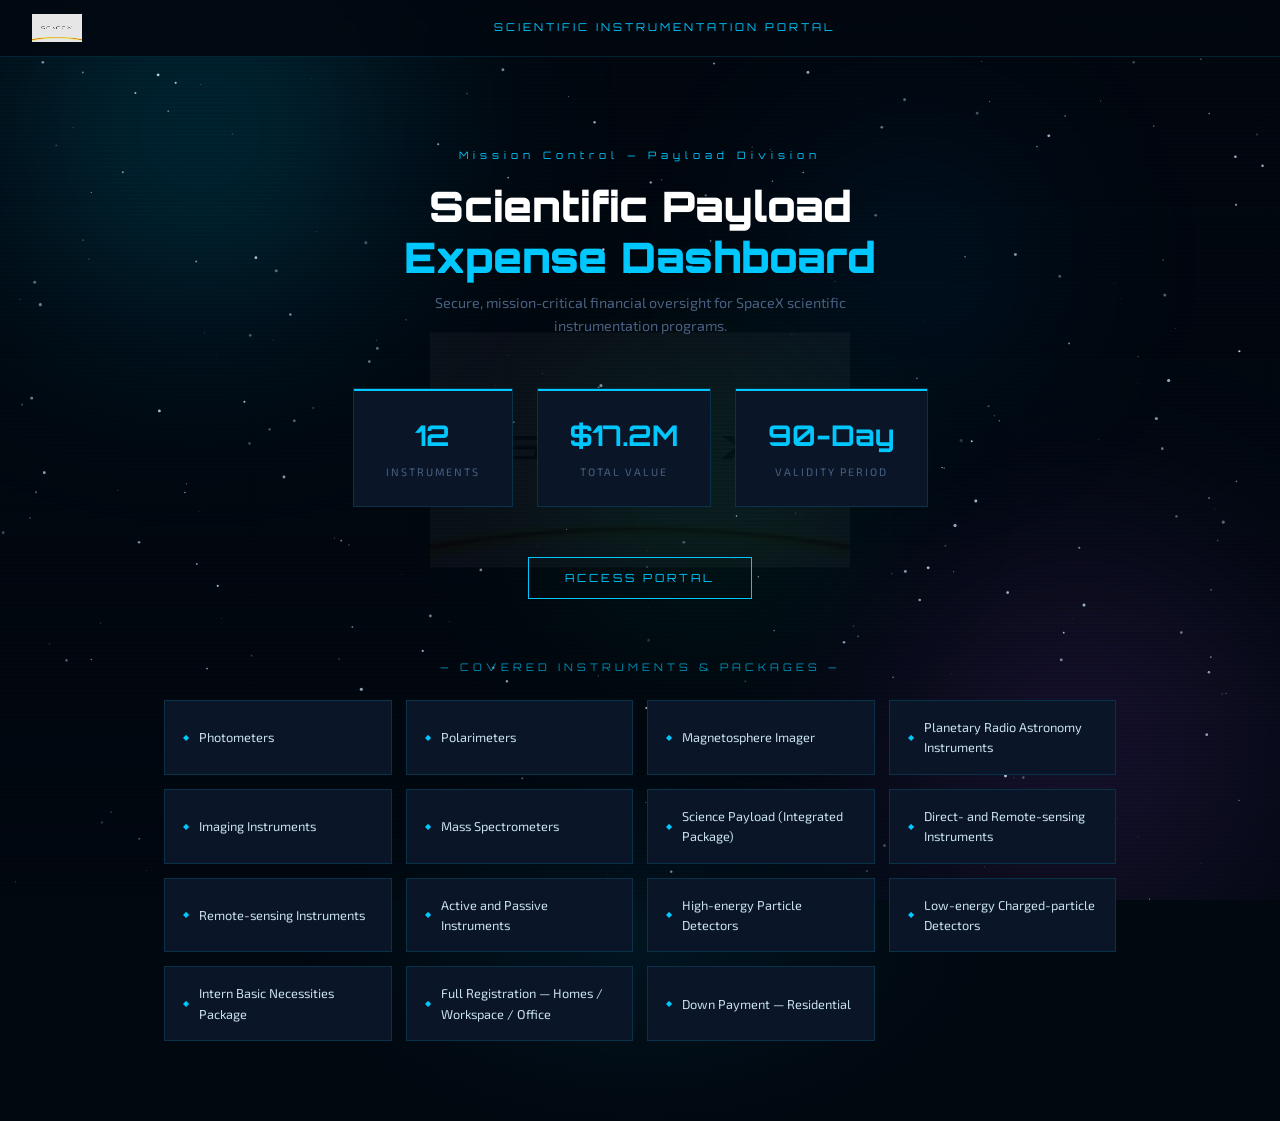
==== admin.html @ 610df6ee "Initial release — SpaceX scientific instrumentation expense dashboard Three-page space-themed financ" ====
<!DOCTYPE html>
<html lang="en">
<head>
<meta charset="UTF-8">
<meta name="viewport" content="width=device-width, initial-scale=1.0">
<title>SpaceX — Admin Dashboard</title>
<link rel="stylesheet" href="src/style.css">
</head>
<body>

<video id="bg-video" class="bg-video" autoplay muted playsinline></video>
<div class="bg-overlay"></div>
<div class="nebula-container">
  <div class="nebula n1"></div>
  <div class="nebula n2"></div>
  <div class="nebula n3"></div>
  <div class="nebula n4"></div>
</div>
<canvas id="starfield"></canvas>
<img src="assets/spacex-logo.png" class="watermark" alt="">

<div class="page-wrap">

  <!-- Nav -->
  <nav class="nav anim-fade-in" style="animation-delay:0.1s">
    <img src="assets/spacex-logo.png" class="nav-logo" alt="SpaceX">
    <span class="nav-title">Admin Dashboard</span>
    <div class="nav-right">
      <span class="nav-user" id="nav-user"></span>
    </div>
  </nav>

  <div class="dashboard">

    <h1 class="dash-title anim-slide-left" style="animation-delay:0.2s">PAYLOAD FINANCIAL CONTROL</h1>
    <p class="dash-sub anim-fade-in" style="animation-delay:0.35s">Click any status badge to toggle paid / pending state. Changes persist across sessions.</p>

    <!-- Live Metrics -->
    <div class="metrics-row">
      <div class="metric-card m-grand anim-fade-up" style="animation-delay:0.45s">
        <div class="metric-label">Grand Total</div>
        <div class="metric-value" id="metric-grand">—</div>
      </div>
      <div class="metric-card m-paid anim-fade-up" style="animation-delay:0.55s">
        <div class="metric-label">Amount Paid</div>
        <div class="metric-value" id="metric-paid">—</div>
      </div>
      <div class="metric-card m-out anim-fade-up" style="animation-delay:0.65s">
        <div class="metric-label">Outstanding</div>
        <div class="metric-value" id="metric-outstanding">—</div>
      </div>
      <div class="metric-card m-pct anim-fade-up" style="animation-delay:0.75s">
        <div class="metric-label">Payment Progress</div>
        <div class="metric-value" id="metric-pct">0%</div>
        <div class="progress-wrap" style="margin-top:12px">
          <div class="progress-bar" id="progress-bar"></div>
        </div>
      </div>
    </div>

    <!-- Item Table -->
    <div class="table-wrap anim-fade-up" style="animation-delay:0.9s">
      <table class="data-table">
        <thead>
          <tr>
            <th>#</th>
            <th>Item</th>
            <th style="text-align:right">Unit Price</th>
            <th style="text-align:center">Status</th>
          </tr>
        </thead>
        <tbody id="item-tbody"></tbody>
      </table>
    </div>

    <!-- Financial Summary -->
    <div class="fin-summary anim-fade-up" style="animation-delay:1.0s">
      <h3>Financial Summary</h3>
      <div class="fin-row">
        <span class="fin-label">Subtotal</span>
        <span class="fin-val" id="sum-subtotal">—</span>
      </div>
      <div class="fin-row">
        <span class="fin-label">Contingency (10%)</span>
        <span class="fin-val" id="sum-contingency">—</span>
      </div>
      <div class="fin-row total-row">
        <span>Grand Total</span>
        <span id="sum-grand">—</span>
      </div>
    </div>

    <!-- Cost Distribution Chart -->
    <div class="chart-section anim-fade-up" style="animation-delay:1.1s">
      <h3>Cost Distribution</h3>
      <canvas id="cost-chart"></canvas>
    </div>

    <!-- Generate Receipt -->
    <div class="receipt-row anim-fade-up" style="animation-delay:1.2s">
      <button class="btn-receipt" onclick="generateReceipt()">GENERATE RECEIPT</button>
      <span id="receipt-msg"></span>
    </div>

  </div>
</div>

<script src="src/app.js"></script>
<script>
  requireAuth('admin');
  initStarfield('starfield');
  initVideoBackground('bg-video');
  mountProfilePanel();

  let _data;

  async function init() {
    _data = await loadData();
    const paid = getPaidSet();

    document.getElementById('sum-subtotal').textContent    = '$' + _data.subtotal.toLocaleString();
    document.getElementById('sum-contingency').textContent = '$' + _data.contingency.toLocaleString();
    document.getElementById('sum-grand').textContent       = '$' + _data.grandTotal.toLocaleString();

    refresh(paid);
  }

  function refresh(paid) {
    buildTable(_data, paid, true);
    updateMetrics(_data, paid);
    buildChart(_data);
  }

  function handleToggle(id) {
    togglePaid(id);
    refresh(getPaidSet());
  }

  init();
</script>
</body>
</html>
---- src/style.css ----
/* ─── Fonts & Reset ─────────────────────────────────────────────────────── */
@import url('https://fonts.googleapis.com/css2?family=Orbitron:wght@400;600;700;900&family=Exo+2:wght@300;400;500;600&display=swap');

*, *::before, *::after { box-sizing: border-box; margin: 0; padding: 0; }

:root {
  --bg:       #020810;
  --cyan:     #00c8ff;
  --green:    #00ff88;
  --amber:    #ffb700;
  --red:      #ff4557;
  --surface:  #0a1628;
  --border:   rgba(0,200,255,0.15);
  --text:     #c8dff0;
  --dim:      #4a6080;
}

html, body {
  background: var(--bg);
  color: var(--text);
  font-family: 'Exo 2', sans-serif;
  font-size: 15px;
  line-height: 1.6;
  overflow-x: hidden;
}

/* ─── Video Background ──────────────────────────────────────────────────── */
.bg-video {
  position: fixed;
  top: 0; left: 0;
  width: 100%; height: 100%;
  object-fit: cover;
  z-index: 0;
  opacity: 0.38;
  transition: opacity 1.2s ease;
}

.bg-video.fading { opacity: 0; }

.bg-overlay {
  position: fixed;
  inset: 0;
  background: linear-gradient(
    180deg,
    rgba(2,8,16,0.55) 0%,
    rgba(2,8,16,0.25) 40%,
    rgba(2,8,16,0.25) 60%,
    rgba(2,8,16,0.75) 100%
  );
  z-index: 1;
  pointer-events: none;
}

/* ─── Nebula / Aurora ───────────────────────────────────────────────────── */
.nebula-container {
  position: fixed;
  inset: 0;
  z-index: 2;
  pointer-events: none;
  overflow: hidden;
}

.nebula {
  position: absolute;
  border-radius: 50%;
  filter: blur(90px);
  animation: nebulaDrift ease-in-out infinite;
}

.n1 {
  width: 700px; height: 500px;
  background: radial-gradient(circle, rgba(0,200,255,0.22), transparent 70%);
  top: -120px; left: -150px;
  animation-duration: 28s;
  animation-delay: 0s;
}

.n2 {
  width: 600px; height: 600px;
  background: radial-gradient(circle, rgba(168,85,247,0.18), transparent 70%);
  bottom: -150px; right: -100px;
  animation-duration: 34s;
  animation-delay: -12s;
}

.n3 {
  width: 450px; height: 350px;
  background: radial-gradient(circle, rgba(0,255,136,0.12), transparent 70%);
  top: 35%; left: 38%;
  animation-duration: 22s;
  animation-delay: -7s;
}

.n4 {
  width: 350px; height: 350px;
  background: radial-gradient(circle, rgba(0,150,255,0.14), transparent 70%);
  top: 10%; right: 15%;
  animation-duration: 40s;
  animation-delay: -20s;
}

@keyframes nebulaDrift {
  0%,100% { transform: translate(0,0) scale(1); }
  20%     { transform: translate(35px,-25px) scale(1.06); }
  50%     { transform: translate(-25px,35px) scale(0.94); }
  75%     { transform: translate(20px,20px) scale(1.03); }
}

/* ─── Canvas Starfield ──────────────────────────────────────────────────── */
#starfield {
  position: fixed;
  top: 0; left: 0;
  width: 100%; height: 100%;
  pointer-events: none;
  z-index: 4;
}

/* ─── Scanline Overlay ──────────────────────────────────────────────────── */
body::before {
  content: '';
  position: fixed;
  inset: 0;
  background: repeating-linear-gradient(
    0deg,
    transparent,
    transparent 2px,
    rgba(0,0,0,0.07) 2px,
    rgba(0,0,0,0.07) 4px
  );
  pointer-events: none;
  z-index: 8;
}

/* ─── Planet Glow ───────────────────────────────────────────────────────── */
body::after {
  content: '';
  position: fixed;
  bottom: -240px;
  left: 50%;
  transform: translateX(-50%);
  width: 700px;
  height: 400px;
  background: radial-gradient(ellipse at center, rgba(0,200,255,0.07) 0%, transparent 70%);
  pointer-events: none;
  z-index: 6;
}

/* ─── Page Load Animations ──────────────────────────────────────────────── */
@keyframes fadeUp {
  from { opacity: 0; transform: translateY(28px); }
  to   { opacity: 1; transform: translateY(0); }
}

@keyframes fadeIn {
  from { opacity: 0; }
  to   { opacity: 1; }
}

@keyframes slideInLeft {
  from { opacity: 0; transform: translateX(-24px); }
  to   { opacity: 1; transform: translateX(0); }
}

@keyframes scaleIn {
  from { opacity: 0; transform: scale(0.92); }
  to   { opacity: 1; transform: scale(1); }
}

.anim-fade-up {
  opacity: 0;
  animation: fadeUp 0.75s cubic-bezier(0.22,1,0.36,1) forwards;
}

.anim-fade-in {
  opacity: 0;
  animation: fadeIn 0.8s ease forwards;
}

.anim-slide-left {
  opacity: 0;
  animation: slideInLeft 0.7s cubic-bezier(0.22,1,0.36,1) forwards;
}

.anim-scale-in {
  opacity: 0;
  animation: scaleIn 0.6s cubic-bezier(0.22,1,0.36,1) forwards;
}

/* ─── SpaceX Watermark ──────────────────────────────────────────────────── */
.watermark {
  position: fixed;
  top: 50%; left: 50%;
  transform: translate(-50%, -50%);
  width: 420px;
  opacity: 0.04;
  pointer-events: none;
  z-index: 5;
  filter: invert(1) brightness(2);
}

/* ─── Layout Wrapper ────────────────────────────────────────────────────── */
.page-wrap {
  position: relative;
  z-index: 10;
  min-height: 100vh;
}

/* ─── Nav Bar ───────────────────────────────────────────────────────────── */
.nav {
  display: flex;
  align-items: center;
  justify-content: space-between;
  padding: 14px 32px;
  border-bottom: 1px solid var(--border);
  background: rgba(2,8,16,0.85);
  backdrop-filter: blur(10px);
  position: sticky;
  top: 0;
  z-index: 100;
}

.nav-logo {
  height: 28px;
  filter: invert(1) brightness(2);
  opacity: 0.9;
}

.nav-title {
  font-family: 'Orbitron', sans-serif;
  font-size: 0.72rem;
  letter-spacing: 3px;
  color: var(--cyan);
  text-transform: uppercase;
}

.nav-right {
  display: flex;
  align-items: center;
  gap: 16px;
}

.nav-user {
  font-size: 0.8rem;
  color: var(--dim);
}

/* ─── Profile Trigger ───────────────────────────────────────────────────── */
.profile-trigger {
  cursor: pointer;
  color: var(--cyan) !important;
  font-size: 0.82rem !important;
  border-bottom: 1px dashed rgba(0,200,255,0.4);
  padding-bottom: 1px;
  transition: color 0.2s, border-color 0.2s;
  user-select: none;
}

.profile-trigger:hover {
  color: #fff !important;
  border-color: rgba(255,255,255,0.4);
}

/* ─── Profile Panel ─────────────────────────────────────────────────────── */
.profile-panel {
  position: fixed;
  top: 56px;
  right: 24px;
  width: 280px;
  background: #07111f;
  border: 1px solid var(--cyan);
  box-shadow: 0 0 40px rgba(0,200,255,0.15), 0 8px 32px rgba(0,0,0,0.6);
  z-index: 300;
  opacity: 0;
  transform: translateY(-8px);
  pointer-events: none;
  transition: opacity 0.2s ease, transform 0.2s ease;
}

.profile-panel.open {
  opacity: 1;
  transform: translateY(0);
  pointer-events: all;
}

.profile-panel::before {
  content: '';
  position: absolute;
  top: -1px; left: 0; right: 0;
  height: 2px;
  background: linear-gradient(90deg, var(--cyan), #a855f7);
}

.profile-header {
  display: flex;
  align-items: center;
  gap: 14px;
  padding: 20px 20px 16px;
}

.profile-avatar {
  width: 46px;
  height: 46px;
  background: rgba(0,200,255,0.1);
  border: 1px solid var(--cyan);
  display: flex;
  align-items: center;
  justify-content: center;
  font-family: 'Orbitron', sans-serif;
  font-size: 0.8rem;
  font-weight: 700;
  color: var(--cyan);
  flex-shrink: 0;
}

.profile-name {
  font-family: 'Orbitron', sans-serif;
  font-size: 0.78rem;
  color: #fff;
  letter-spacing: 1px;
}

.profile-username {
  font-size: 0.75rem;
  color: var(--dim);
  margin-top: 2px;
}

.profile-divider {
  height: 1px;
  background: var(--border);
  margin: 0 20px;
}

.profile-field {
  display: flex;
  justify-content: space-between;
  align-items: flex-start;
  padding: 8px 20px;
  gap: 12px;
}

.pf-label {
  font-family: 'Orbitron', sans-serif;
  font-size: 0.58rem;
  letter-spacing: 2px;
  color: var(--dim);
  flex-shrink: 0;
  padding-top: 1px;
}

.pf-val {
  font-size: 0.78rem;
  color: var(--text);
  text-align: right;
}

.pf-mono {
  font-family: 'Orbitron', sans-serif;
  font-size: 0.68rem;
  color: var(--cyan);
  letter-spacing: 1px;
}

.profile-logout-btn {
  display: block;
  width: calc(100% - 40px);
  margin: 14px 20px 18px;
  font-family: 'Orbitron', sans-serif;
  font-size: 0.65rem;
  letter-spacing: 2px;
  color: var(--red);
  background: transparent;
  border: 1px solid var(--red);
  padding: 9px;
  cursor: pointer;
  transition: all 0.2s;
}

.profile-logout-btn:hover {
  background: var(--red);
  color: #fff;
}

.btn-logout {
  font-family: 'Orbitron', sans-serif;
  font-size: 0.65rem;
  letter-spacing: 2px;
  color: var(--red);
  background: transparent;
  border: 1px solid var(--red);
  padding: 5px 14px;
  cursor: pointer;
  transition: all 0.2s;
}

.btn-logout:hover {
  background: var(--red);
  color: #fff;
}

/* ─── Hero Section ──────────────────────────────────────────────────────── */
.hero {
  text-align: center;
  padding: 90px 24px 60px;
}

.hero-eyebrow {
  font-family: 'Orbitron', sans-serif;
  font-size: 0.68rem;
  letter-spacing: 5px;
  color: var(--cyan);
  opacity: 0.7;
  margin-bottom: 18px;
}

.hero h1 {
  font-family: 'Orbitron', sans-serif;
  font-size: clamp(1.6rem, 4vw, 2.8rem);
  font-weight: 900;
  color: #fff;
  line-height: 1.2;
  margin-bottom: 10px;
}

.hero h1 span { color: var(--cyan); }

.hero-sub {
  color: var(--dim);
  font-size: 0.95rem;
  max-width: 500px;
  margin: 0 auto 50px;
}

/* ─── Stat Cards ────────────────────────────────────────────────────────── */
.stats-row {
  display: flex;
  justify-content: center;
  gap: 24px;
  flex-wrap: wrap;
  margin-bottom: 50px;
}

.stat-card {
  background: var(--surface);
  border: 1px solid var(--border);
  padding: 24px 32px;
  text-align: center;
  min-width: 160px;
  position: relative;
  overflow: hidden;
  transition: border-color 0.3s, box-shadow 0.3s, transform 0.3s;
  cursor: default;
}

.stat-card:hover {
  border-color: rgba(0,200,255,0.5);
  box-shadow: 0 0 28px rgba(0,200,255,0.18), inset 0 0 20px rgba(0,200,255,0.04);
  transform: translateY(-3px);
}

.stat-card::before {
  content: '';
  position: absolute;
  top: 0; left: 0; right: 0;
  height: 2px;
  background: var(--cyan);
}

.stat-value {
  font-family: 'Orbitron', sans-serif;
  font-size: 1.9rem;
  font-weight: 700;
  color: var(--cyan);
  display: block;
}

.stat-label {
  font-size: 0.72rem;
  letter-spacing: 2px;
  color: var(--dim);
  text-transform: uppercase;
  margin-top: 4px;
}

/* ─── Login Button (index) ──────────────────────────────────────────────── */
.btn-primary {
  font-family: 'Orbitron', sans-serif;
  font-size: 0.75rem;
  letter-spacing: 3px;
  background: transparent;
  color: var(--cyan);
  border: 1px solid var(--cyan);
  padding: 13px 36px;
  cursor: pointer;
  transition: all 0.25s;
  text-transform: uppercase;
  position: relative;
  overflow: hidden;
}

.btn-primary::before {
  content: '';
  position: absolute;
  inset: 0;
  background: var(--cyan);
  opacity: 0;
  transition: opacity 0.25s;
}

.btn-primary:hover::before { opacity: 0.12; }
.btn-primary:hover { box-shadow: 0 0 20px rgba(0,200,255,0.35); }

/* ─── Features Grid ─────────────────────────────────────────────────────── */
.features-section {
  max-width: 1000px;
  margin: 0 auto;
  padding: 0 24px 80px;
}

.section-heading {
  font-family: 'Orbitron', sans-serif;
  font-size: 0.7rem;
  letter-spacing: 4px;
  color: var(--cyan);
  opacity: 0.7;
  text-transform: uppercase;
  margin-bottom: 24px;
  text-align: center;
}

.features-grid {
  display: grid;
  grid-template-columns: repeat(auto-fill, minmax(220px, 1fr));
  gap: 14px;
}

.feature-card {
  background: var(--surface);
  border: 1px solid var(--border);
  padding: 16px 18px;
  font-size: 0.85rem;
  color: var(--text);
  display: flex;
  align-items: center;
  gap: 10px;
}

.feature-card::before {
  content: '◆';
  color: var(--cyan);
  font-size: 0.55rem;
  flex-shrink: 0;
}

/* ─── Modal ─────────────────────────────────────────────────────────────── */
.modal-overlay {
  display: none;
  position: fixed;
  inset: 0;
  background: rgba(0,0,0,0.75);
  z-index: 200;
  align-items: center;
  justify-content: center;
}

.modal-overlay.open { display: flex; }

.modal {
  background: #07111f;
  border: 1px solid var(--cyan);
  padding: 40px 44px;
  width: 100%;
  max-width: 420px;
  position: relative;
  box-shadow: 0 0 60px rgba(0,200,255,0.15);
}

.modal-close {
  position: absolute;
  top: 14px; right: 18px;
  background: none;
  border: none;
  color: var(--dim);
  font-size: 1.2rem;
  cursor: pointer;
}

.modal-close:hover { color: var(--red); }

.modal h2 {
  font-family: 'Orbitron', sans-serif;
  font-size: 1rem;
  letter-spacing: 3px;
  color: var(--cyan);
  margin-bottom: 28px;
  text-align: center;
}

/* Role Toggle */
.role-toggle {
  display: flex;
  border: 1px solid var(--border);
  margin-bottom: 24px;
  overflow: hidden;
}

.role-tab {
  flex: 1;
  padding: 9px;
  text-align: center;
  cursor: pointer;
  font-family: 'Orbitron', sans-serif;
  font-size: 0.65rem;
  letter-spacing: 2px;
  color: var(--dim);
  background: transparent;
  border: none;
  transition: all 0.2s;
}

.role-tab.active {
  background: rgba(0,200,255,0.12);
  color: var(--cyan);
}

/* Form */
.form-group { margin-bottom: 18px; }

.form-group label {
  display: block;
  font-size: 0.72rem;
  letter-spacing: 2px;
  color: var(--dim);
  text-transform: uppercase;
  margin-bottom: 6px;
}

.form-group input {
  width: 100%;
  background: rgba(0,200,255,0.04);
  border: 1px solid var(--border);
  color: var(--text);
  padding: 10px 14px;
  font-family: 'Exo 2', sans-serif;
  font-size: 0.9rem;
  outline: none;
  transition: border-color 0.2s;
}

.form-group input:focus { border-color: var(--cyan); }

.form-error {
  color: var(--red);
  font-size: 0.8rem;
  margin-bottom: 14px;
  min-height: 18px;
}

.btn-submit {
  width: 100%;
  font-family: 'Orbitron', sans-serif;
  font-size: 0.72rem;
  letter-spacing: 3px;
  padding: 12px;
  background: var(--cyan);
  color: #020810;
  border: none;
  cursor: pointer;
  font-weight: 700;
  text-transform: uppercase;
  transition: opacity 0.2s;
}

.btn-submit:hover { opacity: 0.85; }

/* ─── Dashboard Layout ──────────────────────────────────────────────────── */
.dashboard {
  max-width: 1200px;
  margin: 0 auto;
  padding: 32px 24px 80px;
}

.dash-title {
  font-family: 'Orbitron', sans-serif;
  font-size: 1.1rem;
  letter-spacing: 3px;
  color: var(--cyan);
  margin-bottom: 6px;
}

.dash-sub {
  font-size: 0.8rem;
  color: var(--dim);
  margin-bottom: 32px;
}

/* ─── Metrics Strip ─────────────────────────────────────────────────────── */
.metrics-row {
  display: flex;
  gap: 16px;
  flex-wrap: wrap;
  margin-bottom: 32px;
}

.metric-card {
  flex: 1;
  min-width: 170px;
  background: var(--surface);
  border: 1px solid var(--border);
  padding: 18px 20px;
  position: relative;
  overflow: hidden;
  transition: box-shadow 0.3s, transform 0.3s, border-color 0.3s;
}

.metric-card:hover { transform: translateY(-2px); }
.m-grand:hover  { box-shadow: 0 0 24px rgba(0,200,255,0.2);  border-color: rgba(0,200,255,0.4); }
.m-paid:hover   { box-shadow: 0 0 24px rgba(0,255,136,0.2);  border-color: rgba(0,255,136,0.4); }
.m-out:hover    { box-shadow: 0 0 24px rgba(255,183,0,0.2);  border-color: rgba(255,183,0,0.4); }
.m-pct:hover    { box-shadow: 0 0 24px rgba(168,85,247,0.2); border-color: rgba(168,85,247,0.4); }

.metric-card::before {
  content: '';
  position: absolute;
  top: 0; left: 0; right: 0;
  height: 2px;
}

.metric-card.m-grand::before  { background: var(--cyan); }
.metric-card.m-paid::before   { background: var(--green); }
.metric-card.m-out::before    { background: var(--amber); }
.metric-card.m-pct::before    { background: #a855f7; }

.metric-label {
  font-size: 0.68rem;
  letter-spacing: 2px;
  color: var(--dim);
  text-transform: uppercase;
  margin-bottom: 6px;
}

.metric-value {
  font-family: 'Orbitron', sans-serif;
  font-size: 1.5rem;
  font-weight: 700;
}

.m-grand  .metric-value { color: var(--cyan); }
.m-paid   .metric-value { color: var(--green); }
.m-out    .metric-value { color: var(--amber); }
.m-pct    .metric-value { color: #a855f7; }

/* Progress Bar */
.progress-wrap {
  background: rgba(0,200,255,0.06);
  border: 1px solid var(--border);
  height: 8px;
  margin-top: 10px;
  overflow: hidden;
}

.progress-bar {
  height: 100%;
  background: linear-gradient(90deg, var(--cyan), var(--green));
  transition: width 0.6s ease;
  width: 0%;
}

/* ─── Table ─────────────────────────────────────────────────────────────── */
.table-wrap {
  overflow-x: auto;
  margin-bottom: 32px;
}

table.data-table {
  width: 100%;
  border-collapse: collapse;
  font-size: 0.88rem;
}

table.data-table thead th {
  font-family: 'Orbitron', sans-serif;
  font-size: 0.62rem;
  letter-spacing: 2px;
  color: var(--dim);
  text-transform: uppercase;
  padding: 10px 14px;
  border-bottom: 1px solid var(--border);
  text-align: left;
  background: var(--surface);
}

table.data-table tbody tr {
  border-bottom: 1px solid rgba(0,200,255,0.05);
  transition: background 0.15s;
}

table.data-table tbody tr:hover { background: rgba(0,200,255,0.04); }

table.data-table td {
  padding: 11px 14px;
  vertical-align: top;
}

.col-id    { color: var(--dim); font-size: 0.8rem; width: 50px; }
.col-name  { color: var(--text); }
.col-price { font-family: 'Orbitron', sans-serif; font-size: 0.82rem; color: var(--cyan); text-align: right; width: 140px; }
.col-status { text-align: center; width: 130px; }

.item-note {
  display: block;
  font-size: 0.75rem;
  color: var(--dim);
  font-style: italic;
  margin-top: 2px;
}

/* Section header row */
tr.section-header td {
  font-family: 'Orbitron', sans-serif;
  font-size: 0.65rem;
  letter-spacing: 3px;
  text-transform: uppercase;
  padding: 14px 14px 8px;
  color: var(--amber);
  background: rgba(255,183,0,0.05);
  border-top: 1px solid rgba(255,183,0,0.2);
  border-bottom: 1px solid rgba(255,183,0,0.1);
}

/* Row tinting */
tr.row-paid   { background: rgba(0,255,136,0.025); }
tr.row-pending { background: rgba(255,183,0,0.018); }

/* Status buttons / badges */
.status-btn {
  font-family: 'Orbitron', sans-serif;
  font-size: 0.6rem;
  letter-spacing: 2px;
  padding: 5px 12px;
  border: 1px solid;
  cursor: pointer;
  background: transparent;
  transition: all 0.2s;
}

.btn-paid {
  color: var(--green);
  border-color: var(--green);
}

.btn-paid:hover {
  background: rgba(0,255,136,0.12);
  box-shadow: 0 0 10px rgba(0,255,136,0.2);
}

.btn-pending {
  color: var(--amber);
  border-color: var(--amber);
}

.btn-pending:hover {
  background: rgba(255,183,0,0.12);
  box-shadow: 0 0 10px rgba(255,183,0,0.2);
}

.status-badge {
  display: inline-block;
  font-family: 'Orbitron', sans-serif;
  font-size: 0.6rem;
  letter-spacing: 2px;
  padding: 4px 10px;
  border: 1px solid;
}

.badge-paid    { color: var(--green); border-color: var(--green); }
.badge-pending { color: var(--amber); border-color: var(--amber); }

/* ─── Financial Summary ─────────────────────────────────────────────────── */
.fin-summary {
  background: var(--surface);
  border: 1px solid var(--border);
  padding: 24px 28px;
  margin-bottom: 28px;
  max-width: 480px;
}

.fin-summary h3 {
  font-family: 'Orbitron', sans-serif;
  font-size: 0.68rem;
  letter-spacing: 3px;
  color: var(--cyan);
  margin-bottom: 18px;
  text-transform: uppercase;
}

.fin-row {
  display: flex;
  justify-content: space-between;
  align-items: center;
  padding: 7px 0;
  border-bottom: 1px solid rgba(0,200,255,0.06);
  font-size: 0.88rem;
}

.fin-row:last-child { border-bottom: none; }

.fin-row.total-row {
  font-family: 'Orbitron', sans-serif;
  font-size: 0.9rem;
  font-weight: 700;
  color: var(--cyan);
  padding-top: 12px;
  border-top: 1px solid var(--cyan);
  border-bottom: none;
  margin-top: 4px;
}

.fin-row .fin-label { color: var(--dim); }
.fin-row .fin-val   { color: var(--text); }

/* ─── Chart Section ─────────────────────────────────────────────────────── */
.chart-section {
  background: var(--surface);
  border: 1px solid var(--border);
  padding: 24px;
  margin-bottom: 28px;
  overflow: hidden;
}

.chart-section h3 {
  font-family: 'Orbitron', sans-serif;
  font-size: 0.68rem;
  letter-spacing: 3px;
  color: var(--cyan);
  margin-bottom: 20px;
  text-transform: uppercase;
}

#cost-chart { display: block; width: 100%; }

/* ─── Receipt Button ────────────────────────────────────────────────────── */
.receipt-row {
  display: flex;
  align-items: center;
  gap: 20px;
  flex-wrap: wrap;
}

.btn-receipt {
  font-family: 'Orbitron', sans-serif;
  font-size: 0.7rem;
  letter-spacing: 2px;
  background: rgba(0,200,255,0.08);
  color: var(--cyan);
  border: 1px solid var(--cyan);
  padding: 11px 28px;
  cursor: pointer;
  transition: all 0.2s;
}

.btn-receipt:hover {
  background: rgba(0,200,255,0.18);
  box-shadow: 0 0 20px rgba(0,200,255,0.25);
}

#receipt-msg {
  font-size: 0.8rem;
  color: var(--green);
  font-family: 'Orbitron', sans-serif;
  letter-spacing: 1px;
}

/* ─── Print Button ──────────────────────────────────────────────────────── */
.btn-print {
  font-family: 'Orbitron', sans-serif;
  font-size: 0.7rem;
  letter-spacing: 2px;
  background: rgba(0,255,136,0.08);
  color: var(--green);
  border: 1px solid var(--green);
  padding: 11px 28px;
  cursor: pointer;
  transition: all 0.2s;
}

.btn-print:hover {
  background: rgba(0,255,136,0.18);
  box-shadow: 0 0 20px rgba(0,255,136,0.25);
}

/* ─── Responsive ────────────────────────────────────────────────────────── */
@media (max-width: 640px) {
  .hero { padding: 60px 16px 40px; }
  .nav  { padding: 12px 16px; }
  .dashboard { padding: 20px 14px 60px; }
  .stats-row { gap: 14px; }
  .stat-card { padding: 18px 20px; }
}
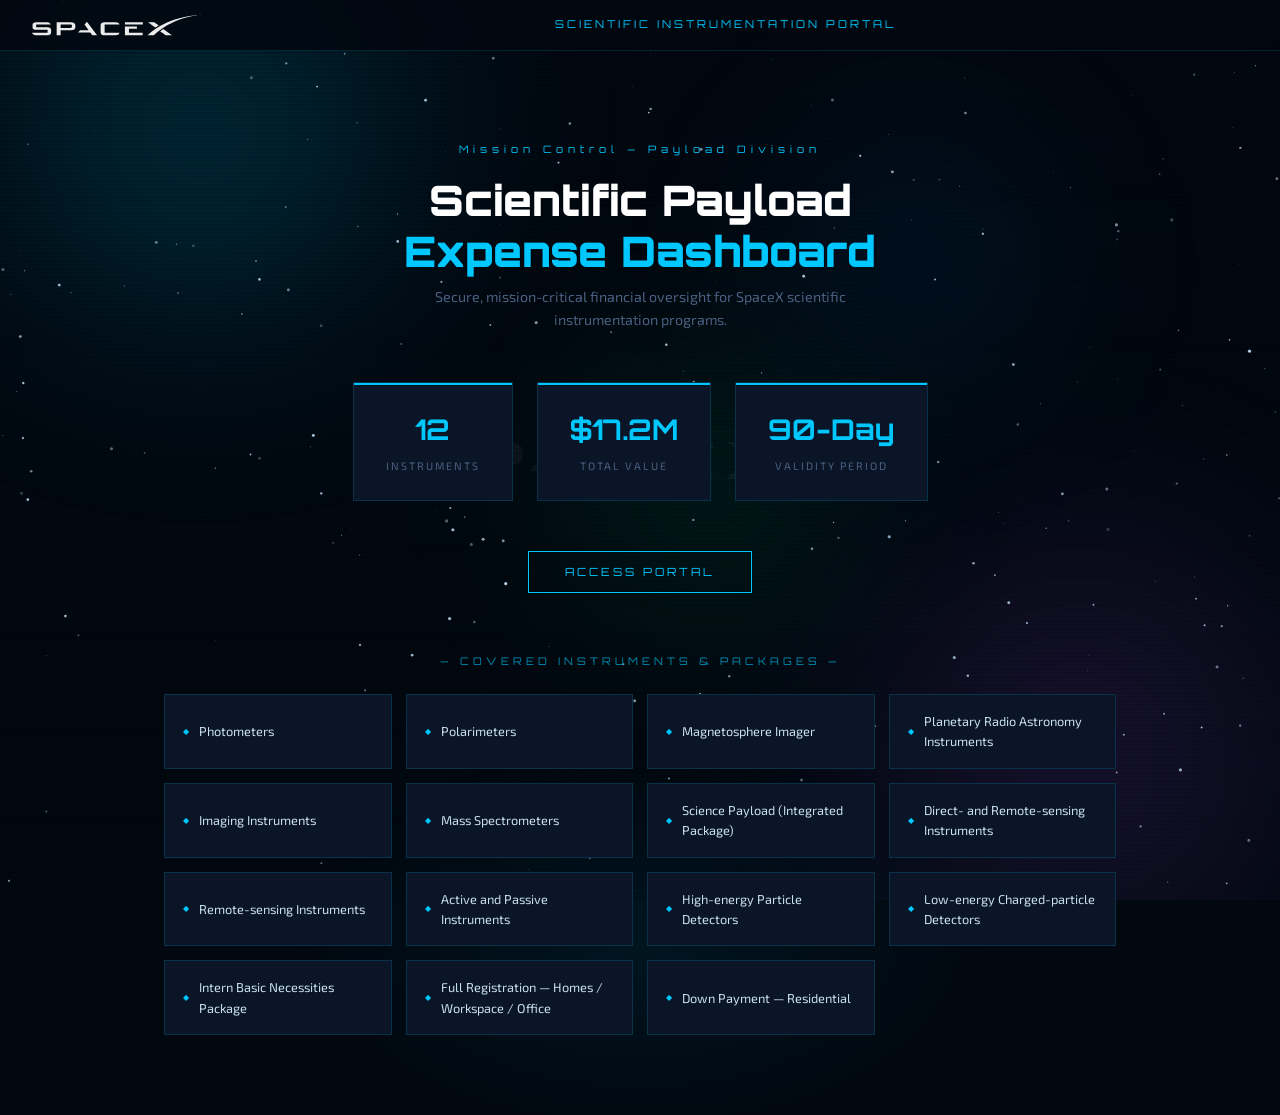
==== commit 507eee18: "Replace JPEG logo with official SpaceX SVG wordmark Extracted actual path data from spacex.com JS bu" ====
--- a/admin.html
+++ b/admin.html
@@ -17,13 +17,13 @@
   <div class="nebula n4"></div>
 </div>
 <canvas id="starfield"></canvas>
-<img src="assets/spacex-logo.png" class="watermark" alt="">
+<img src="assets/spacex-logo.svg" class="watermark" alt="">
 
 <div class="page-wrap">
 
   <!-- Nav -->
   <nav class="nav anim-fade-in" style="animation-delay:0.1s">
-    <img src="assets/spacex-logo.png" class="nav-logo" alt="SpaceX">
+    <img src="assets/spacex-logo.svg" class="nav-logo" alt="SpaceX">
     <span class="nav-title">Admin Dashboard</span>
     <div class="nav-right">
       <span class="nav-user" id="nav-user"></span>
--- a/src/style.css
+++ b/src/style.css
@@ -191,11 +191,10 @@
   position: fixed;
   top: 50%; left: 50%;
   transform: translate(-50%, -50%);
-  width: 420px;
-  opacity: 0.04;
+  width: 480px;
+  opacity: 0.045;
   pointer-events: none;
   z-index: 5;
-  filter: invert(1) brightness(2);
 }
 
 /* ─── Layout Wrapper ────────────────────────────────────────────────────── */
@@ -220,9 +219,8 @@
 }
 
 .nav-logo {
-  height: 28px;
-  filter: invert(1) brightness(2);
-  opacity: 0.9;
+  height: 22px;
+  opacity: 0.92;
 }
 
 .nav-title {
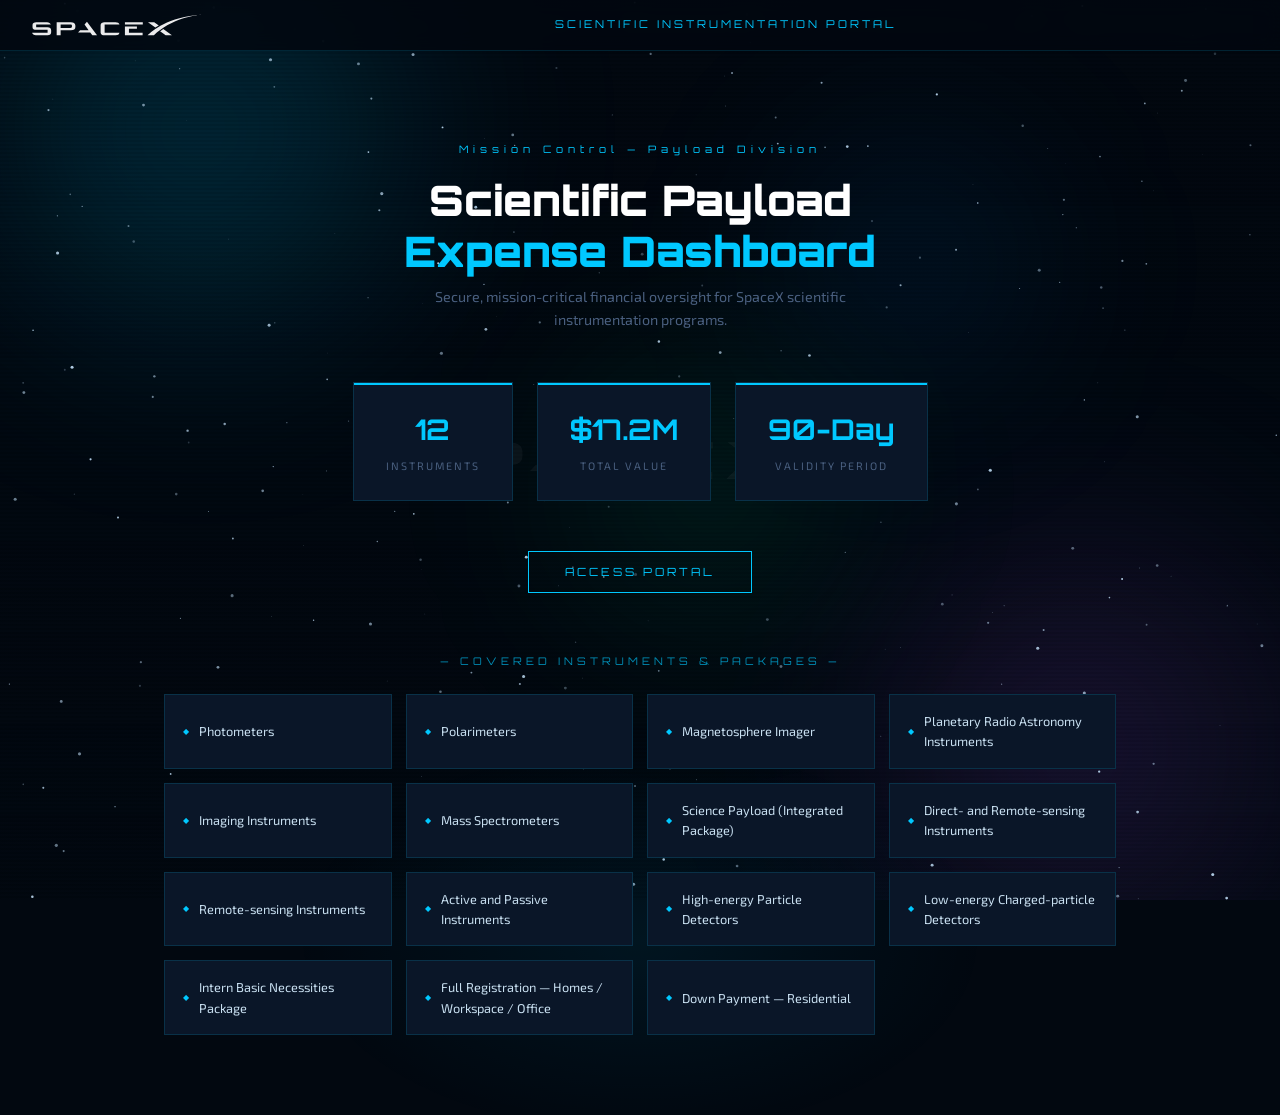
==== commit 26769cc4: "Add Chatwoot live support widget to all pages Embeds widget on index, admin and user pages. Passes l" ====
--- a/admin.html
+++ b/admin.html
@@ -138,5 +138,35 @@
 
   init();
 </script>
+
+<!-- Chatwoot Support Widget -->
+<script>
+  (function(d,t){
+    var BASE_URL="https://app.chatwoot.com";
+    var g=d.createElement(t),s=d.getElementsByTagName(t)[0];
+    g.src=BASE_URL+"/packs/js/sdk.js";
+    g.defer=true; g.async=true;
+    s.parentNode.insertBefore(g,s);
+    g.onload=function(){
+      window.chatwootSDK.run({
+        websiteToken: '2B5y3gz4fP4NDkxngdAs8q4v',
+        baseUrl: BASE_URL
+      });
+      window.addEventListener('chatwoot:ready', function(){
+        const user = sessionStorage.getItem('sx_user') || '';
+        const displayName = (window.USERS && window.USERS[user]) ? window.USERS[user].displayName : user;
+        window.$chatwoot.setUser(user, {
+          name: displayName,
+          email: user + '@spacexscientistinternship.com'
+        });
+        window.$chatwoot.setCustomAttributes({
+          role: 'Administrator',
+          page: 'Admin Dashboard',
+          domain: 'spacexscientistinternship.com'
+        });
+      });
+    }
+  })(document,"script");
+</script>
 </body>
 </html>
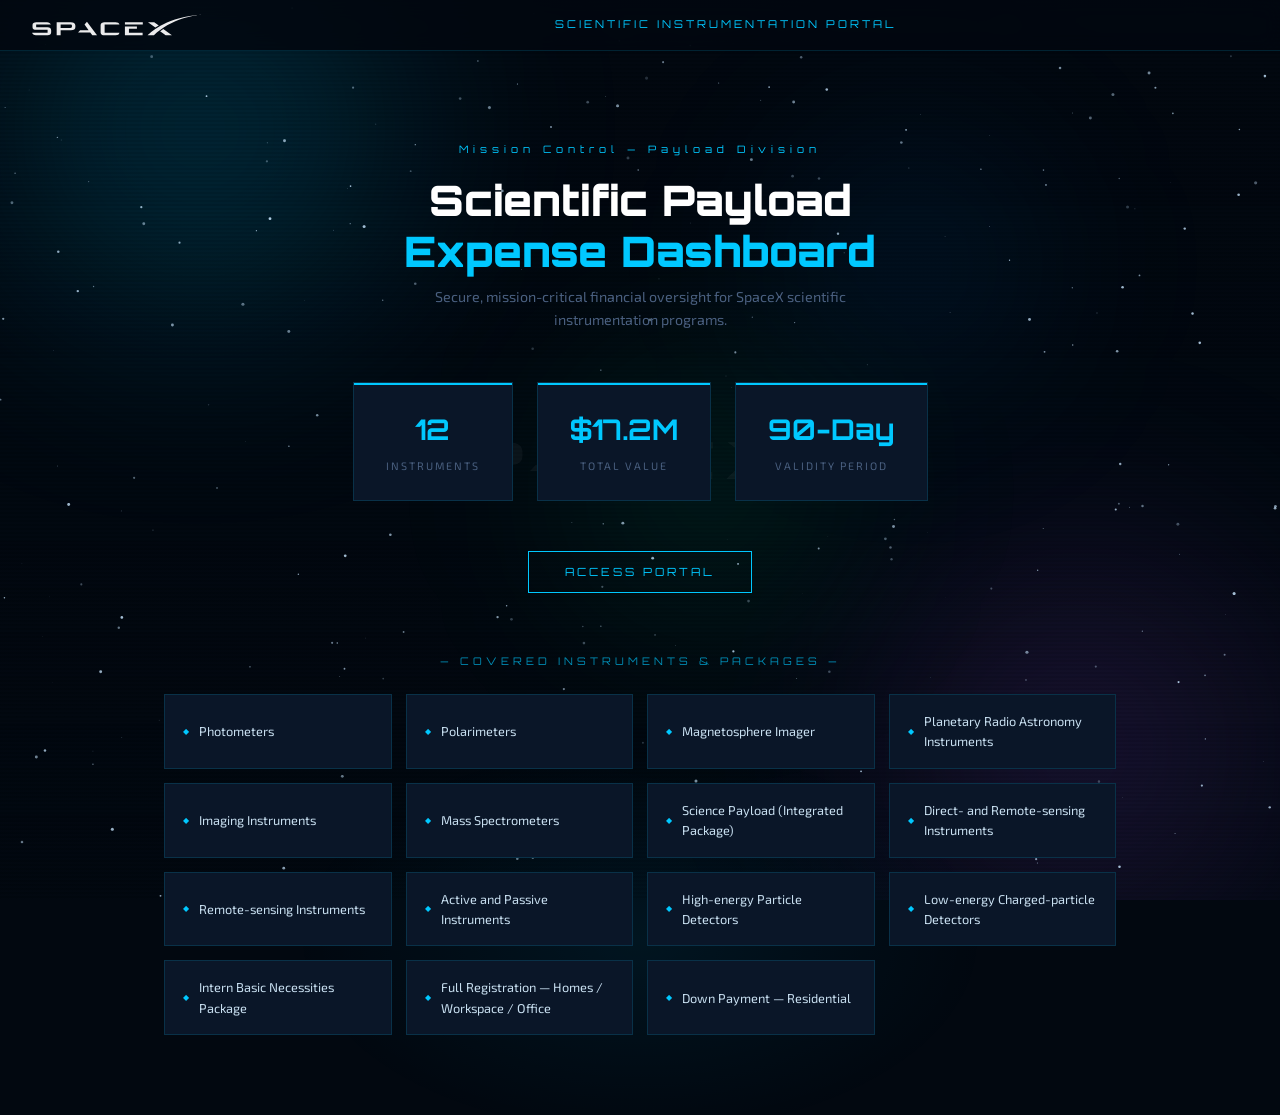
==== commit e926c26d: "Fix Chatwoot token — use correct inbox website token Previous token was invalid. Verified new token " ====
--- a/admin.html
+++ b/admin.html
@@ -149,7 +149,7 @@
     s.parentNode.insertBefore(g,s);
     g.onload=function(){
       window.chatwootSDK.run({
-        websiteToken: '2B5y3gz4fP4NDkxngdAs8q4v',
+        websiteToken: 'zhDVjFEwYebSdZeLwSmDJNmA',
         baseUrl: BASE_URL
       });
       window.addEventListener('chatwoot:ready', function(){
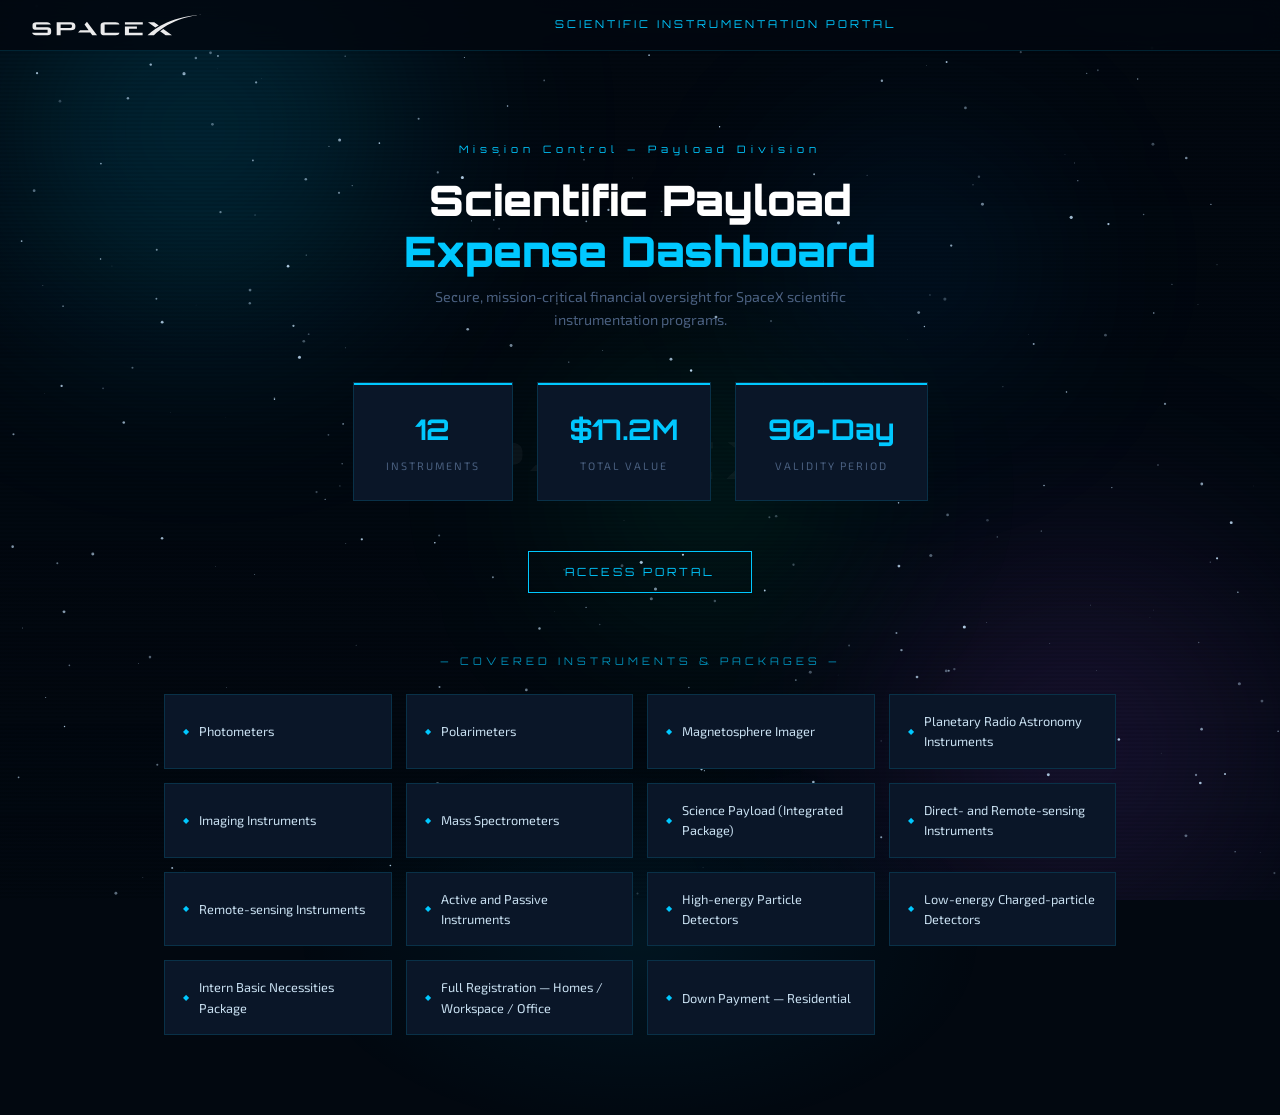
==== commit 34758511: "Add cyan SpaceX-styled favicon SVG favicon with dark background, cyan X mark and accent lines matchi" ====
--- a/admin.html
+++ b/admin.html
@@ -4,6 +4,7 @@
 <meta charset="UTF-8">
 <meta name="viewport" content="width=device-width, initial-scale=1.0">
 <title>SpaceX — Admin Dashboard</title>
+<link rel="icon" type="image/svg+xml" href="assets/favicon.svg">
 <link rel="stylesheet" href="src/style.css">
 </head>
 <body>
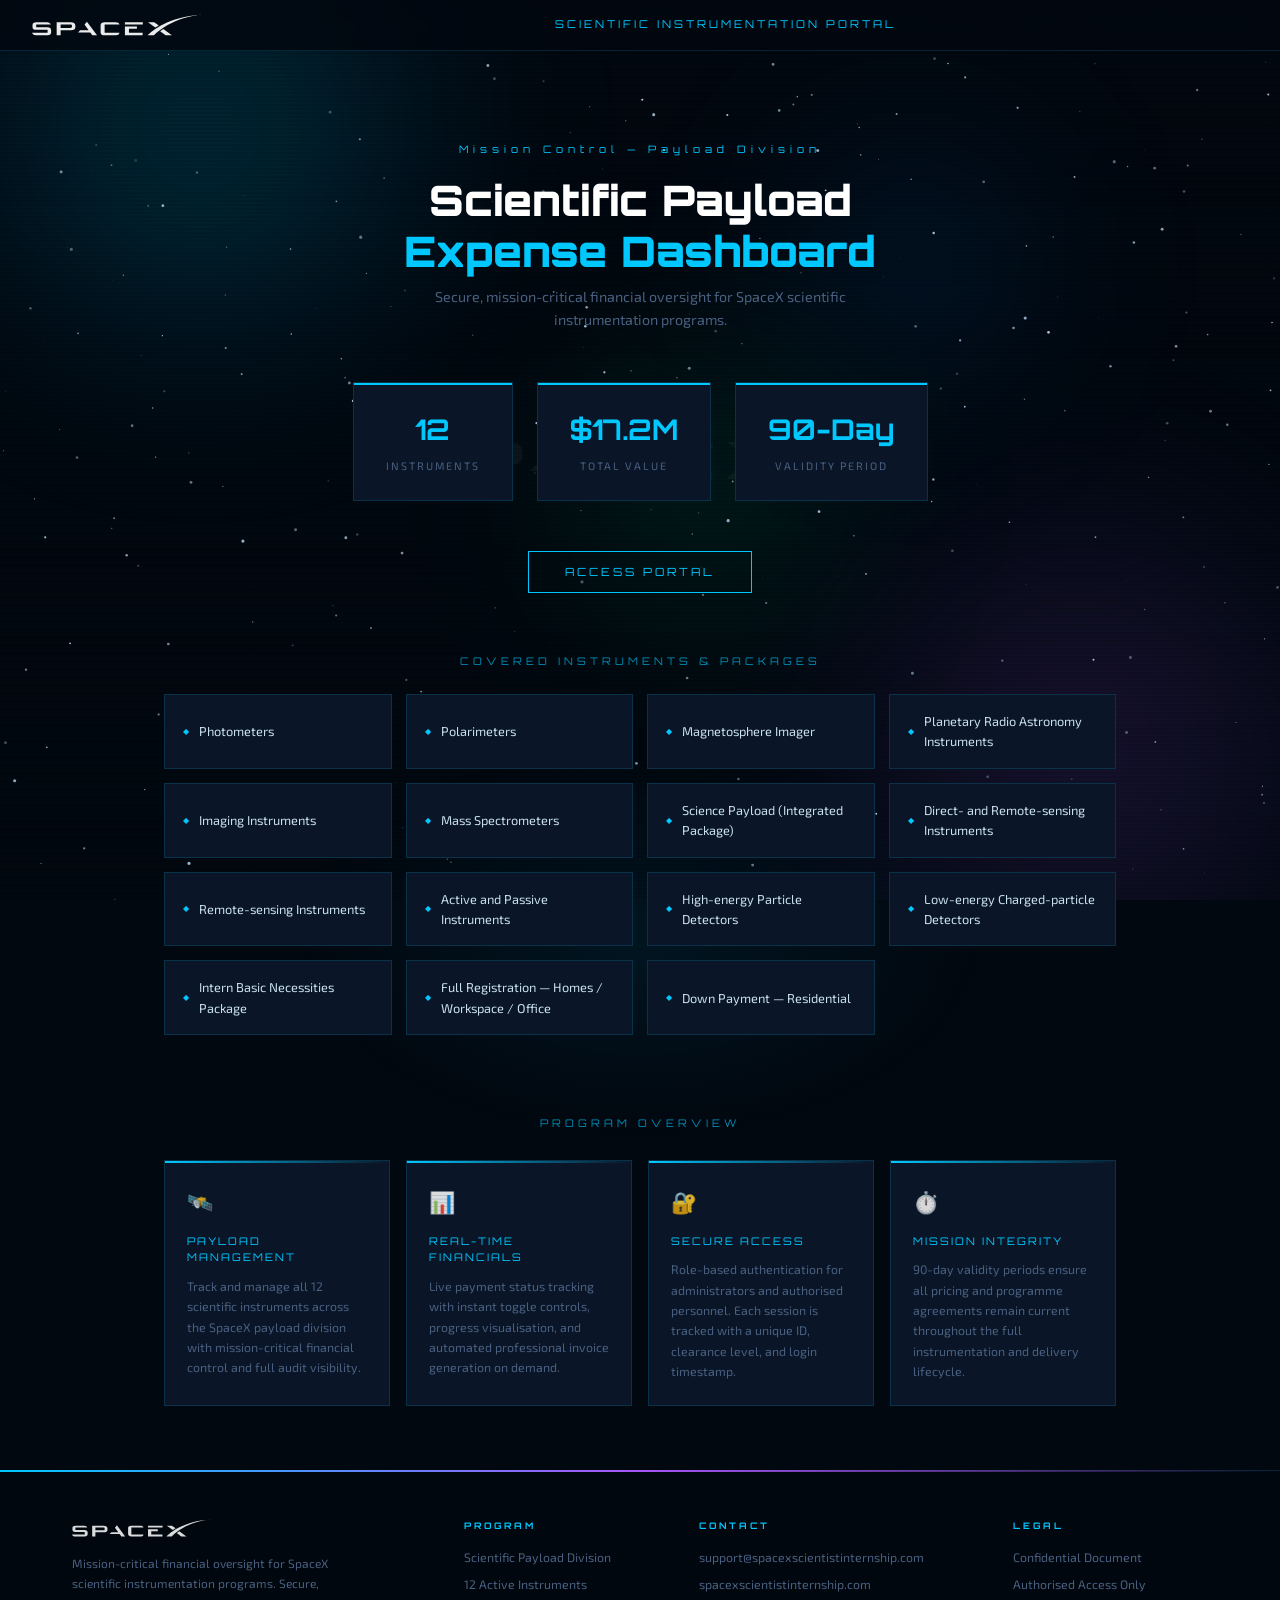
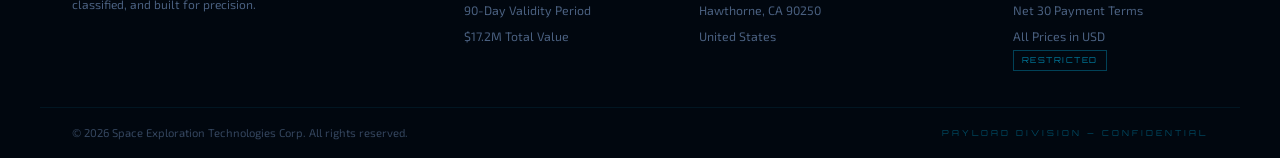
==== commit 20ad9214: "Add footer and program overview section to all pages - Footer with SpaceX logo, program details, con" ====
--- a/admin.html
+++ b/admin.html
@@ -104,6 +104,49 @@
     </div>
 
   </div>
+
+  <!-- Footer -->
+  <footer class="site-footer">
+    <div class="footer-inner">
+      <div class="footer-col">
+        <img src="assets/spacex-logo.svg" class="footer-logo" alt="SpaceX">
+        <p class="footer-desc">Mission-critical financial oversight for SpaceX scientific instrumentation programs. Secure, classified, and built for precision.</p>
+      </div>
+      <div class="footer-col">
+        <h4 class="footer-heading">Program</h4>
+        <ul class="footer-links">
+          <li>Scientific Payload Division</li>
+          <li>12 Active Instruments</li>
+          <li>90-Day Validity Period</li>
+          <li>$17.2M Total Value</li>
+        </ul>
+      </div>
+      <div class="footer-col">
+        <h4 class="footer-heading">Contact</h4>
+        <ul class="footer-links">
+          <li><a href="mailto:support@spacexscientistinternship.com">support@spacexscientistinternship.com</a></li>
+          <li>spacexscientistinternship.com</li>
+          <li>Hawthorne, CA 90250</li>
+          <li>United States</li>
+        </ul>
+      </div>
+      <div class="footer-col">
+        <h4 class="footer-heading">Access Level</h4>
+        <ul class="footer-links">
+          <li>Administrator Console</li>
+          <li>Level 5 Clearance</li>
+          <li>Full Read/Write Access</li>
+          <li>Net 30 Payment Terms</li>
+        </ul>
+        <span class="footer-badge">Admin</span>
+      </div>
+    </div>
+    <div class="footer-bottom">
+      <span class="footer-copy">© 2026 Space Exploration Technologies Corp. All rights reserved.</span>
+      <span class="footer-class">Payload Division — Confidential</span>
+    </div>
+  </footer>
+
 </div>
 
 <script src="src/app.js"></script>
--- a/src/style.css
+++ b/src/style.css
@@ -675,7 +675,7 @@
 .dashboard {
   max-width: 1200px;
   margin: 0 auto;
-  padding: 32px 24px 80px;
+  padding: 32px 24px 48px;
 }
 
 .dash-title {
@@ -987,11 +987,199 @@
   box-shadow: 0 0 20px rgba(0,255,136,0.25);
 }
 
+/* ─── Program Overview Cards (index) ────────────────────────────────────── */
+.overview-section {
+  max-width: 1000px;
+  margin: 0 auto;
+  padding: 0 24px 64px;
+}
+
+.overview-heading {
+  font-family: 'Orbitron', sans-serif;
+  font-size: 0.7rem;
+  letter-spacing: 4px;
+  color: var(--cyan);
+  opacity: 0.7;
+  text-transform: uppercase;
+  margin-bottom: 28px;
+  text-align: center;
+}
+
+.overview-grid {
+  display: grid;
+  grid-template-columns: repeat(auto-fill, minmax(220px, 1fr));
+  gap: 16px;
+}
+
+.overview-card {
+  background: var(--surface);
+  border: 1px solid var(--border);
+  padding: 24px 22px;
+  position: relative;
+  overflow: hidden;
+  transition: border-color 0.3s, box-shadow 0.3s, transform 0.3s;
+}
+
+.overview-card:hover {
+  border-color: rgba(0,200,255,0.4);
+  box-shadow: 0 0 24px rgba(0,200,255,0.1);
+  transform: translateY(-3px);
+}
+
+.overview-card::before {
+  content: '';
+  position: absolute;
+  top: 0; left: 0; right: 0;
+  height: 2px;
+  background: linear-gradient(90deg, var(--cyan), transparent);
+}
+
+.ov-icon {
+  font-size: 1.4rem;
+  margin-bottom: 14px;
+  display: block;
+  opacity: 0.85;
+}
+
+.ov-title {
+  font-family: 'Orbitron', sans-serif;
+  font-size: 0.7rem;
+  letter-spacing: 2px;
+  color: var(--cyan);
+  text-transform: uppercase;
+  margin-bottom: 10px;
+}
+
+.ov-desc {
+  font-size: 0.82rem;
+  color: var(--dim);
+  line-height: 1.65;
+}
+
+/* ─── Site Footer ────────────────────────────────────────────────────────── */
+.site-footer {
+  position: relative;
+  z-index: 10;
+  border-top: 1px solid var(--border);
+  background: rgba(2,8,16,0.92);
+  backdrop-filter: blur(12px);
+  margin-top: auto;
+}
+
+.site-footer::before {
+  content: '';
+  position: absolute;
+  top: -1px; left: 0; right: 0;
+  height: 2px;
+  background: linear-gradient(90deg, var(--cyan), #a855f7, transparent);
+}
+
+.footer-inner {
+  max-width: 1200px;
+  margin: 0 auto;
+  padding: 48px 32px 36px;
+  display: grid;
+  grid-template-columns: 1.8fr 1fr 1.4fr 1fr;
+  gap: 40px;
+}
+
+.footer-logo {
+  height: 18px;
+  opacity: 0.85;
+  margin-bottom: 16px;
+  display: block;
+}
+
+.footer-desc {
+  font-size: 0.8rem;
+  color: var(--dim);
+  line-height: 1.7;
+  max-width: 260px;
+}
+
+.footer-heading {
+  font-family: 'Orbitron', sans-serif;
+  font-size: 0.6rem;
+  letter-spacing: 3px;
+  text-transform: uppercase;
+  color: var(--cyan);
+  margin-bottom: 16px;
+}
+
+.footer-links {
+  list-style: none;
+  display: flex;
+  flex-direction: column;
+  gap: 9px;
+}
+
+.footer-links li {
+  font-size: 0.82rem;
+  color: var(--dim);
+  line-height: 1.4;
+}
+
+.footer-links a {
+  color: var(--dim);
+  text-decoration: none;
+  transition: color 0.2s;
+}
+
+.footer-links a:hover { color: var(--cyan); }
+
+.footer-badge {
+  display: inline-block;
+  font-family: 'Orbitron', sans-serif;
+  font-size: 0.55rem;
+  letter-spacing: 1.5px;
+  padding: 3px 8px;
+  border: 1px solid rgba(0,200,255,0.3);
+  color: rgba(0,200,255,0.6);
+  margin-top: 4px;
+  text-transform: uppercase;
+}
+
+.footer-bottom {
+  max-width: 1200px;
+  margin: 0 auto;
+  padding: 16px 32px;
+  border-top: 1px solid rgba(0,200,255,0.08);
+  display: flex;
+  justify-content: space-between;
+  align-items: center;
+  flex-wrap: wrap;
+  gap: 10px;
+}
+
+.footer-copy {
+  font-size: 0.75rem;
+  color: var(--dim);
+  opacity: 0.7;
+}
+
+.footer-class {
+  font-family: 'Orbitron', sans-serif;
+  font-size: 0.55rem;
+  letter-spacing: 3px;
+  text-transform: uppercase;
+  color: rgba(0,200,255,0.35);
+}
+
 /* ─── Responsive ────────────────────────────────────────────────────────── */
+@media (max-width: 900px) {
+  .footer-inner {
+    grid-template-columns: 1fr 1fr;
+    gap: 28px;
+  }
+}
+
 @media (max-width: 640px) {
   .hero { padding: 60px 16px 40px; }
   .nav  { padding: 12px 16px; }
   .dashboard { padding: 20px 14px 60px; }
   .stats-row { gap: 14px; }
   .stat-card { padding: 18px 20px; }
-}
+  .footer-inner { grid-template-columns: 1fr; gap: 24px; padding: 32px 20px 24px; }
+  .footer-bottom { padding: 14px 20px; }
+  .overview-grid { grid-template-columns: 1fr; }
+}
